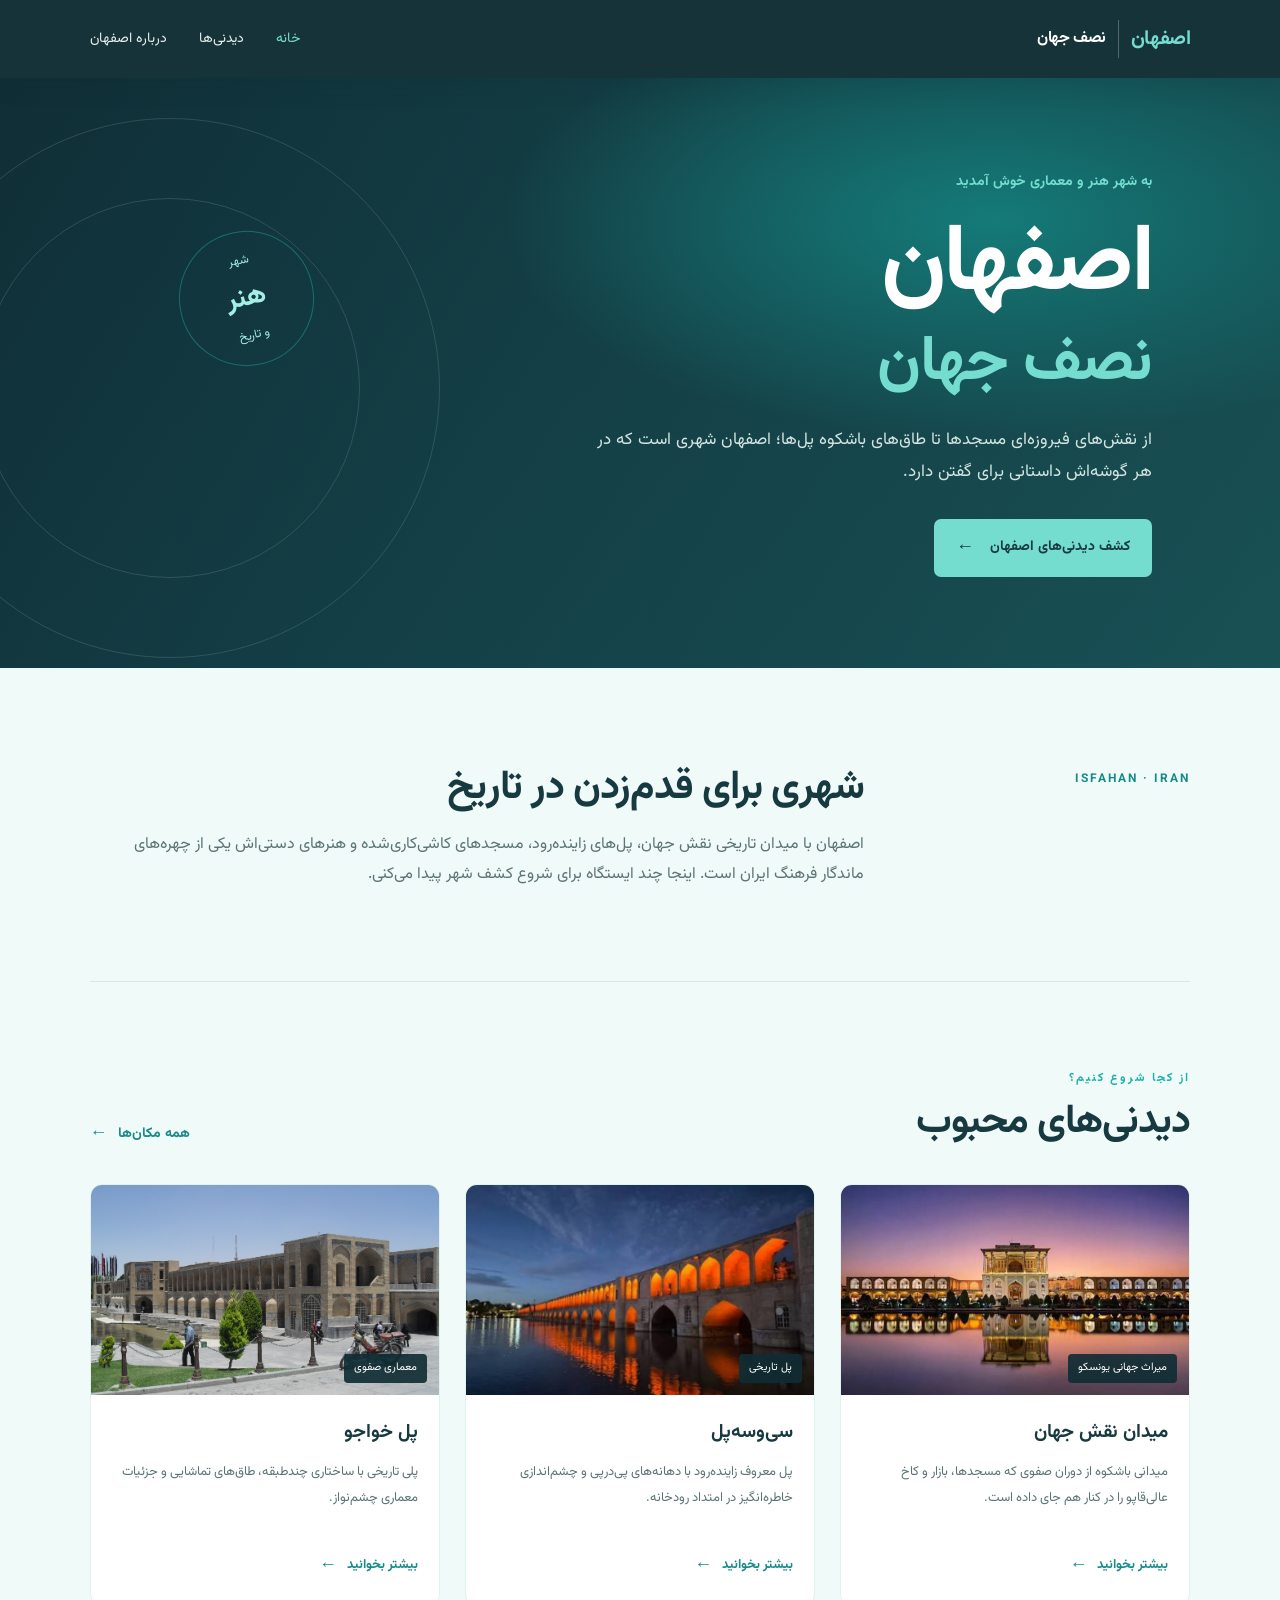
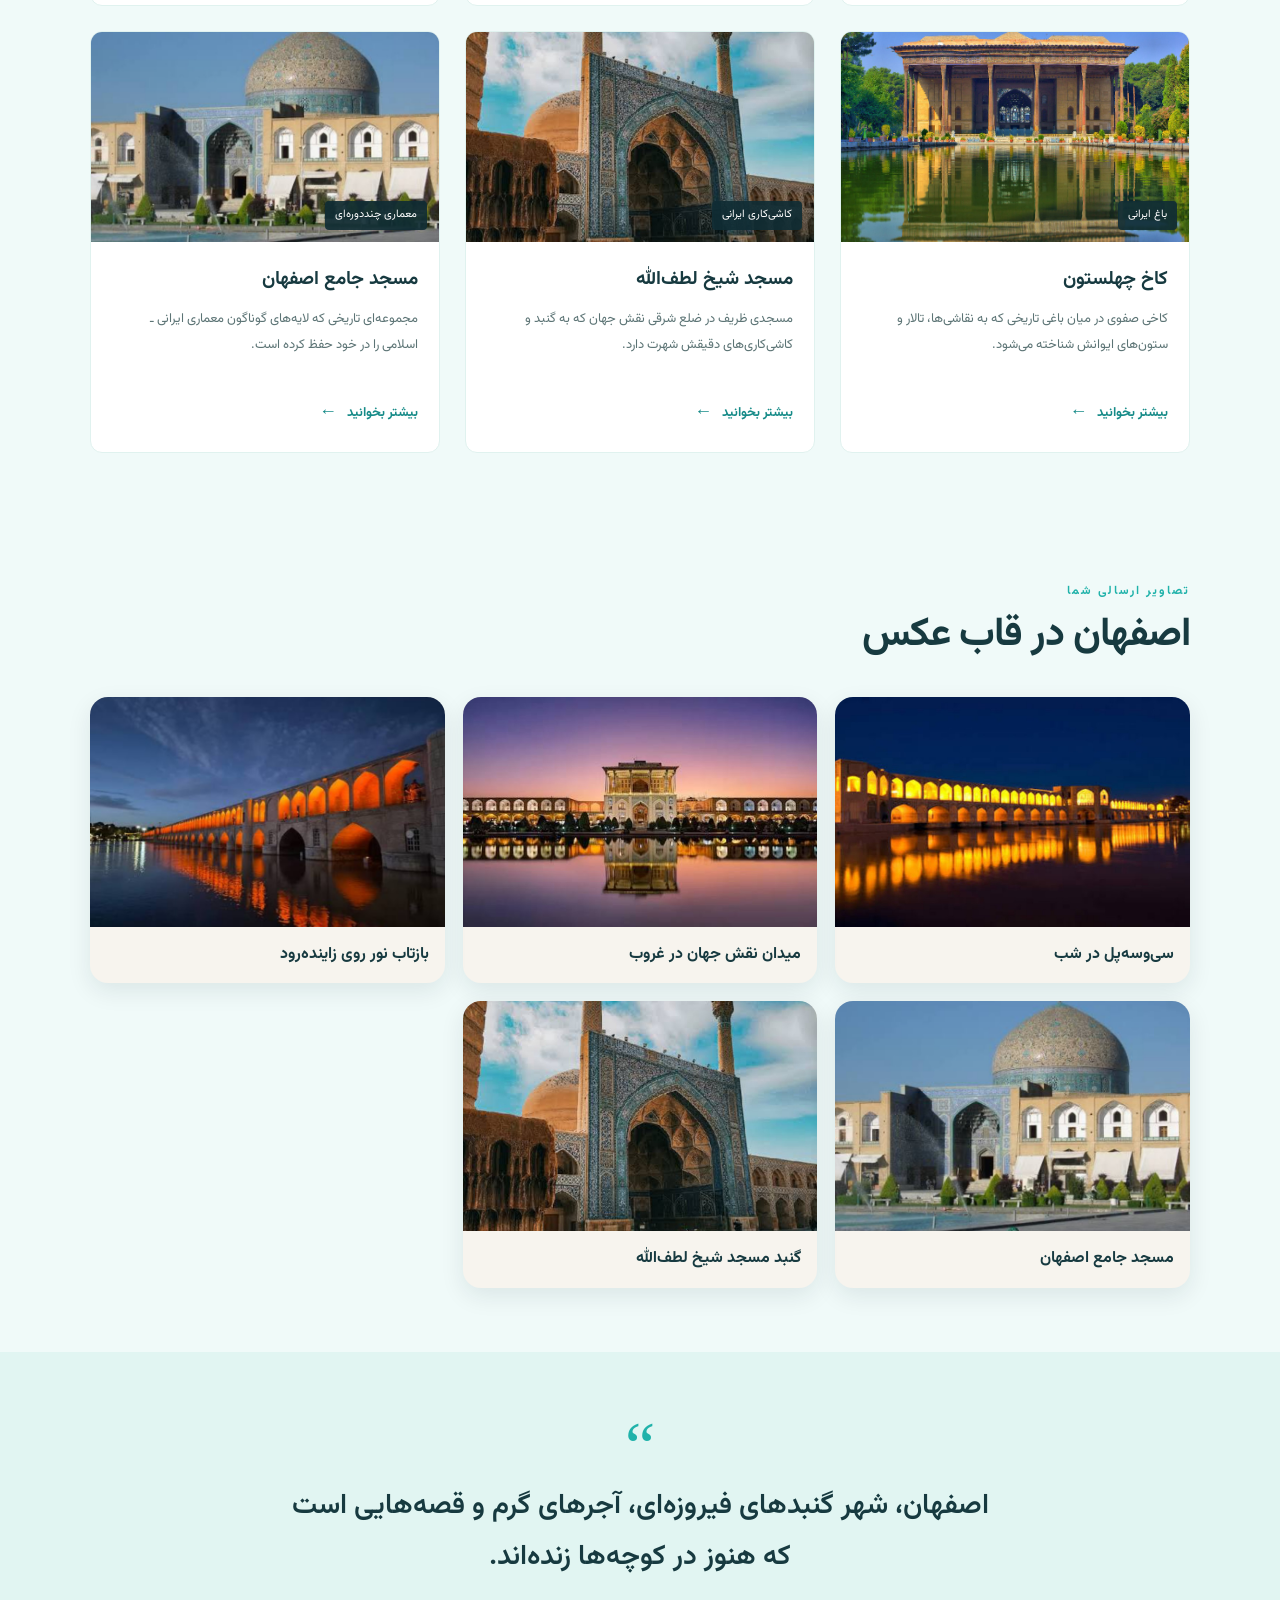
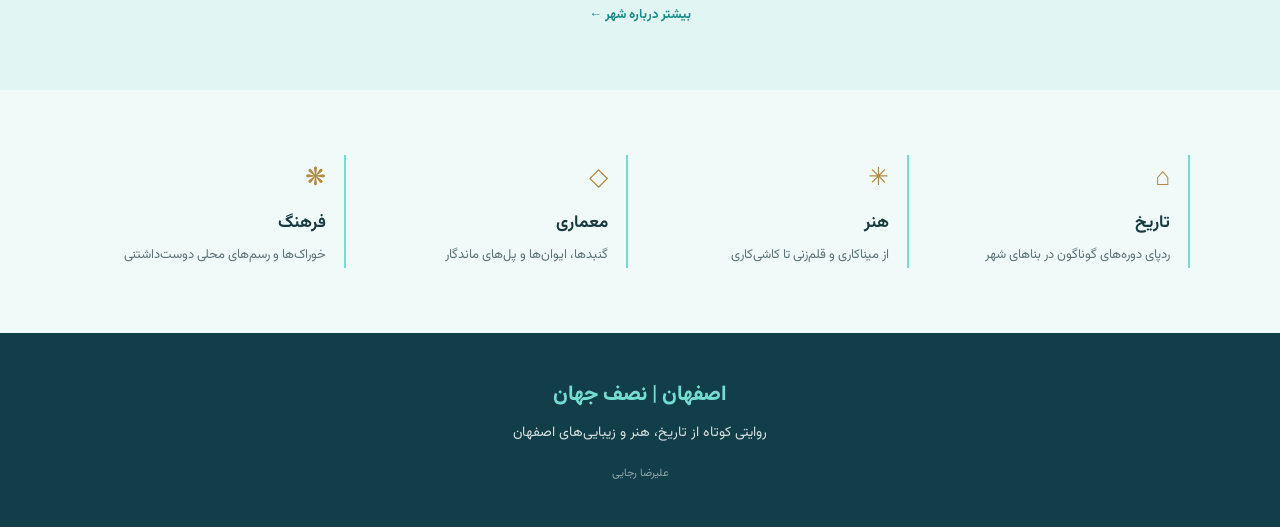
==== index.html @ fdfdd525 "git commit -m "Initial commit - Isfahan website"" ====
<!doctype html><html lang="fa" dir="rtl"><head><meta charset="utf-8"><meta name="viewport" content="width=device-width, initial-scale=1"><meta name="theme-color" content="#123b42"><link rel="stylesheet" href="style.css"><title>اصفهان | نصف جهان</title><meta name="description" content="آشنایی با جاهای دیدنی، تاریخ و معماری اصفهان؛ نصف جهان ایران."></head><body><header class="site-header"><a class="brand" href="index.html"><span class="brand-mark">اصفهان</span><span>نصف جهان</span></a><button class="menu-toggle" aria-label="باز کردن منو" aria-expanded="false">☰</button><nav class="main-nav"><a href="index.html">خانه</a><a href="places.html">دیدنی‌ها</a><a href="about.html">درباره اصفهان</a></nav></header><main><section class="hero" id="home"><div class="hero-shape shape-one"></div><div class="hero-shape shape-two"></div><div class="hero-content"><p class="eyebrow">به شهر هنر و معماری خوش آمدید</p><h1>اصفهان <span>نصف جهان</span></h1><p class="hero-description">از نقش‌های فیروزه‌ای مسجدها تا طاق‌های باشکوه پل‌ها؛ اصفهان شهری است که در هر گوشه‌اش داستانی برای گفتن دارد.</p><a class="button button-gold" href="places.html">کشف دیدنی‌های اصفهان <span>←</span></a></div><div class="hero-stamp"><span>شهر</span><strong>هنر</strong><span>و تاریخ</span></div></section><section class="intro section-wrap"><div class="intro-kicker">ISFAHAN · IRAN</div><div><h2>شهری برای قدم‌زدن در تاریخ</h2><p>اصفهان با میدان تاریخی نقش جهان، پل‌های زاینده‌رود، مسجدهای کاشی‌کاری‌شده و هنرهای دستی‌اش یکی از چهره‌های ماندگار فرهنگ ایران است. اینجا چند ایستگاه برای شروع کشف شهر پیدا می‌کنی.</p></div></section><section class="places-section section-wrap" id="places"><div class="section-heading"><div><p class="eyebrow">از کجا شروع کنیم؟</p><h2>دیدنی‌های محبوب</h2></div><a class="text-link" href="places.html">همه مکان‌ها <span>←</span></a></div><div class="place-grid"><article class="place-card"><a class="place-image" href="naqshe-jahan.html"><img src="images/naqshe-jahan-dusk.jpg" alt="میدان نقش جهان" loading="lazy"><span>میراث جهانی یونسکو</span></a><div class="place-card-body"><h3><a href="naqshe-jahan.html">میدان نقش جهان</a></h3><p>میدانی باشکوه از دوران صفوی که مسجدها، بازار و کاخ عالی‌قاپو را در کنار هم جای داده است.</p><a class="text-link" href="naqshe-jahan.html">بیشتر بخوانید <span>←</span></a></div></article><article class="place-card"><a class="place-image" href="se-o-se-pol.html"><img src="images/se-o-se-pol-night.jpg" alt="سی‌وسه‌پل" loading="lazy"><span>پل تاریخی</span></a><div class="place-card-body"><h3><a href="se-o-se-pol.html">سی‌وسه‌پل</a></h3><p>پل معروف زاینده‌رود با دهانه‌های پی‌درپی و چشم‌اندازی خاطره‌انگیز در امتداد رودخانه.</p><a class="text-link" href="se-o-se-pol.html">بیشتر بخوانید <span>←</span></a></div></article><article class="place-card"><a class="place-image" href="khajoo.html"><img src="images/khajoo.jpg" alt="پل خواجو" loading="lazy"><span>معماری صفوی</span></a><div class="place-card-body"><h3><a href="khajoo.html">پل خواجو</a></h3><p>پلی تاریخی با ساختاری چندطبقه، طاق‌های تماشایی و جزئیات معماری چشم‌نواز.</p><a class="text-link" href="khajoo.html">بیشتر بخوانید <span>←</span></a></div></article><article class="place-card"><a class="place-image" href="chehel-sotoun.html"><img src="images/chehel-sotoun.jpg" alt="کاخ چهلستون" loading="lazy"><span>باغ ایرانی</span></a><div class="place-card-body"><h3><a href="chehel-sotoun.html">کاخ چهلستون</a></h3><p>کاخی صفوی در میان باغی تاریخی که به نقاشی‌ها، تالار و ستون‌های ایوانش شناخته می‌شود.</p><a class="text-link" href="chehel-sotoun.html">بیشتر بخوانید <span>←</span></a></div></article><article class="place-card"><a class="place-image" href="sheikh-lotfollah.html"><img src="images/sheikh-lotfollah.jpg" alt="مسجد شیخ لطف‌الله" loading="lazy"><span>کاشی‌کاری ایرانی</span></a><div class="place-card-body"><h3><a href="sheikh-lotfollah.html">مسجد شیخ لطف‌الله</a></h3><p>مسجدی ظریف در ضلع شرقی نقش جهان که به گنبد و کاشی‌کاری‌های دقیقش شهرت دارد.</p><a class="text-link" href="sheikh-lotfollah.html">بیشتر بخوانید <span>←</span></a></div></article><article class="place-card"><a class="place-image" href="jame-mosque.html"><img src="images/jame-mosque.jpg" alt="مسجد جامع اصفهان" loading="lazy"><span>معماری چنددوره‌ای</span></a><div class="place-card-body"><h3><a href="jame-mosque.html">مسجد جامع اصفهان</a></h3><p>مجموعه‌ای تاریخی که لایه‌های گوناگون معماری ایرانی ـ اسلامی را در خود حفظ کرده است.</p><a class="text-link" href="jame-mosque.html">بیشتر بخوانید <span>←</span></a></div></article></div></section><section class="photo-gallery section-wrap"><div class="section-heading"><div><p class="eyebrow">تصاویر ارسالی شما</p><h2>اصفهان در قاب عکس</h2></div></div><div class="gallery-grid"><figure><img src="images/se-o-se-pol-evening.jpg" alt="سی‌وسه‌پل در شب با نورهای طلایی" loading="lazy"><figcaption>سی‌وسه‌پل در شب</figcaption></figure><figure><img src="images/naqshe-jahan-dusk.jpg" alt="میدان نقش جهان هنگام غروب" loading="lazy"><figcaption>میدان نقش جهان در غروب</figcaption></figure><figure><img src="images/se-o-se-pol-night.jpg" alt="بازتاب نورهای سی‌وسه‌پل روی آب" loading="lazy"><figcaption>بازتاب نور روی زاینده‌رود</figcaption></figure><figure><img src="images/jame-mosque.jpg" alt="ورودی مسجد جامع اصفهان" loading="lazy"><figcaption>مسجد جامع اصفهان</figcaption></figure><figure><img src="images/sheikh-lotfollah.jpg" alt="گنبد مسجد شیخ لطف‌الله" loading="lazy"><figcaption>گنبد مسجد شیخ لطف‌الله</figcaption></figure></div></section><section class="quote-band"><span class="quote-mark">“</span><p>اصفهان، شهر گنبدهای فیروزه‌ای، آجرهای گرم و قصه‌هایی است که هنوز در کوچه‌ها زنده‌اند.</p><a href="about.html">بیشتر درباره شهر <span>←</span></a></section><section class="mini-features section-wrap"><div><span>⌂</span><h3>تاریخ</h3><p>ردپای دوره‌های گوناگون در بناهای شهر</p></div><div><span>✳</span><h3>هنر</h3><p>از میناکاری و قلم‌زنی تا کاشی‌کاری</p></div><div><span>◇</span><h3>معماری</h3><p>گنبدها، ایوان‌ها و پل‌های ماندگار</p></div><div><span>❋</span><h3>فرهنگ</h3><p>خوراک‌ها و رسم‌های محلی دوست‌داشتنی</p></div></section></main><footer class="site-footer"><a class="footer-brand" href="index.html">اصفهان | نصف جهان</a><p>روایتی کوتاه از تاریخ، هنر و زیبایی‌های اصفهان</p><span>علیرضا رجایی</span></footer><script src="script.js"></script></body></html>
---- style.css ----
@import url('https://fonts.googleapis.com/css2?family=Vazirmatn:wght@300;400;500;600;700;800&display=swap');
:root{--ink:#173a40;--deep:#123e4a;--teal:#20b2aa;--gold:#75dcd0;--cream:#f0faf9;--muted:#5c7475;--white:#fff;--line:#d5eae7;--shadow:0 18px 48px rgba(18,62,74,.11)}
*{box-sizing:border-box;margin:0;padding:0}html{scroll-behavior:smooth;scroll-padding-top:90px}body{font-family:'Vazirmatn',Tahoma,Arial,sans-serif;background:var(--cream);color:var(--ink);line-height:1.9}a{color:inherit;text-decoration:none}img{display:block;max-width:100%}.site-header{height:78px;padding:0 clamp(20px,7vw,100px);display:flex;align-items:center;justify-content:space-between;background:rgba(16,45,52,.97);color:#fff;position:sticky;top:0;z-index:20;box-shadow:0 5px 24px #0b2a3020}.brand{display:flex;align-items:center;gap:12px;font-weight:700;letter-spacing:-.4px}.brand-mark{font-size:20px;color:var(--gold);border-left:1px solid #ffffff40;padding-left:12px}.main-nav{display:flex;align-items:center;gap:32px}.main-nav a{font-size:14px;color:#e6eeee;transition:color .2s}.main-nav a:hover,.main-nav a.active{color:var(--gold)}.menu-toggle{display:none;border:1px solid #ffffff55;background:transparent;color:#fff;border-radius:10px;padding:7px 12px;font-size:20px;cursor:pointer}.hero{min-height:590px;position:relative;overflow:hidden;display:flex;align-items:center;padding:80px clamp(24px,10vw,150px);background:radial-gradient(ellipse at 78% 24%,#168b88 0,transparent 35%),linear-gradient(120deg,#102e36,#174c53 70%,#1c5c61);color:white}.hero:after{content:'';position:absolute;inset:0;background:linear-gradient(90deg,transparent,#0b252533);pointer-events:none}.hero-content{max-width:660px;position:relative;z-index:2}.eyebrow{font-size:12px;font-weight:700;letter-spacing:2px;color:#20b2aa;margin-bottom:12px}.hero .eyebrow{color:var(--gold);font-size:14px;letter-spacing:0}.hero h1{font-size:clamp(54px,8vw,94px);line-height:1.25;letter-spacing:-3px;margin:8px 0 20px}.hero h1 span{display:block;color:var(--gold);font-size:.67em;letter-spacing:-1px}.hero-description{max-width:560px;color:#d5e4e2;font-size:17px;margin-bottom:30px}.hero-shape{position:absolute;border:1px solid #ffffff22;border-radius:50%;pointer-events:none}.shape-one{width:540px;height:540px;left:-100px;top:40px}.shape-two{width:380px;height:380px;left:-20px;top:120px}.hero-stamp{position:absolute;left:14%;top:26%;width:135px;height:135px;border:1px solid #20b2aa70;border-radius:50%;display:flex;flex-direction:column;align-items:center;justify-content:center;transform:rotate(-12deg);color:#a5eee5;z-index:1}.hero-stamp strong{font-size:28px}.hero-stamp span{font-size:12px}.button{display:inline-flex;align-items:center;gap:16px;padding:12px 22px;border-radius:7px;font-weight:700;font-size:14px;transition:transform .2s,box-shadow .2s}.button:hover{transform:translateY(-3px);box-shadow:0 10px 25px #0002}.button-gold{background:var(--gold);color:#173a40}.button-dark{background:var(--ink);color:#fff}.section-wrap{width:min(1160px,86%);margin-inline:auto}.intro{display:grid;grid-template-columns:.7fr 2fr;gap:55px;padding-block:90px;border-bottom:1px solid var(--line)}.intro-kicker{font-size:12px;font-weight:700;letter-spacing:2px;color:#168b88;padding-top:10px}.intro h2,.section-heading h2,.about-copy h2{font-size:clamp(27px,4vw,40px);line-height:1.5;margin-bottom:12px;letter-spacing:-1px}.intro p{color:var(--muted);max-width:800px}.places-section{padding-block:85px}.section-heading{display:flex;justify-content:space-between;align-items:end;margin-bottom:32px}.section-heading .eyebrow{margin-bottom:0}.section-heading h2{margin:2px 0 0}.text-link{display:inline-flex;gap:10px;align-items:center;color:#168b88;font-size:14px;font-weight:700;white-space:nowrap}.text-link span,.button span{font-size:18px;transition:transform .2s}.text-link:hover span,.button:hover span{transform:translateX(-4px)}.place-grid{display:grid;grid-template-columns:repeat(3,minmax(0,1fr));gap:25px}.place-card{background:#fff;border:1px solid #e0f2ef;border-radius:12px;overflow:hidden;transition:transform .25s,box-shadow .25s}.place-card:hover{transform:translateY(-6px);box-shadow:var(--shadow)}.place-image{height:210px;position:relative;display:block;overflow:hidden;background:#d8eeeb}.place-image img{width:100%;height:100%;object-fit:cover;transition:transform .5s}.place-card:hover .place-image img{transform:scale(1.045)}.place-image>span{position:absolute;bottom:12px;right:12px;background:#102d34e8;color:#fff;padding:4px 10px;border-radius:4px;font-size:11px}.place-card-body{padding:20px 21px 22px}.place-card h3{font-size:19px;margin-bottom:8px}.place-card p{font-size:13px;color:var(--muted);min-height:75px;line-height:2}.place-card .text-link{margin-top:15px;font-size:13px}.quote-band{padding:60px 20px;text-align:center;background:#e1f5f2;color:var(--ink)}.quote-mark{font-family:Georgia,serif;font-size:68px;line-height:1;color:#20b2aa}.quote-band p{max-width:720px;margin:0 auto 18px;font-size:clamp(20px,3vw,28px);font-weight:600;line-height:1.8}.quote-band>a{font-size:13px;font-weight:700;color:#168b88}.mini-features{display:grid;grid-template-columns:repeat(4,1fr);gap:25px;padding-block:65px}.mini-features>div{border-right:2px solid #75dcd0;padding-right:18px}.mini-features>div>span{font-size:25px;color:#b38a43}.mini-features h3{font-size:17px;margin:4px 0}.mini-features p{font-size:13px;color:var(--muted)}.site-footer{padding:42px 20px;background:var(--deep);color:#d5e0de;text-align:center}.footer-brand{display:inline-block;font-size:21px;font-weight:800;color:var(--gold);margin-bottom:5px}.site-footer p{font-size:14px}.site-footer>span{display:block;color:#91aaa9;font-size:11px;margin-top:18px}.page-hero{padding:80px 20px 75px;text-align:center;background:linear-gradient(125deg,#102e36,#1c5c61);color:white}.page-hero .eyebrow{color:var(--gold)}.page-hero h1{font-size:clamp(34px,6vw,55px);line-height:1.5;margin-bottom:8px}.page-hero>p:last-child{color:#d0dfdd}.listing{padding-top:55px;padding-bottom:95px}.about-layout{display:grid;grid-template-columns:.85fr 1.15fr;gap:65px;align-items:center;padding-block:90px}.about-art{min-height:420px;border-radius:14px;background:linear-gradient(145deg,#bdebe5,#80cfc7);padding:22px;display:flex;align-items:center;justify-content:center;position:relative;overflow:hidden}.about-art:before,.about-art:after{content:'';position:absolute;border:1px solid #fff9;border-radius:50%;width:350px;height:350px}.about-art:after{width:250px;height:250px}.about-art-inner{z-index:1;background:#173f46;color:white;width:78%;min-height:260px;display:flex;flex-direction:column;align-items:center;justify-content:center;box-shadow:15px 15px 0 #173f4625;transform:rotate(-3deg);border-radius:5px}.about-art-inner span{font-size:19px;color:var(--gold)}.about-art-inner strong{font-size:35px}.about-art-inner small{margin-top:15px;color:#d3e2dc;letter-spacing:2px}.about-copy>p:not(.eyebrow),.about-copy li{color:var(--muted);font-size:14px;margin-bottom:13px}.about-copy h3{margin:22px 0 8px}.about-copy ul{padding-right:22px;margin-bottom:25px}.about-copy li::marker{color:#20b2aa}.detail-hero{height:430px;position:relative;overflow:hidden;background:#143c43}.detail-hero>img{width:100%;height:100%;object-fit:cover;opacity:1}.detail-overlay{position:absolute;inset:0;background:linear-gradient(0deg,#102d34eF,transparent 100%);color:white;padding:35px max(7%,calc((100% - 1160px)/2));display:flex;flex-direction:column;justify-content:end;align-items:flex-start}.back-link{font-size:13px;color:#a5eee5;margin-bottom:auto}.detail-overlay .eyebrow{color:var(--gold);margin-bottom:4px}.detail-overlay h1{font-size:clamp(36px,6vw,58px);line-height:1.5}.detail-overlay>p:last-child{color:#d7e4e1;font-size:14px;direction:ltr}.detail-content{display:grid;grid-template-columns:2fr 1fr;gap:55px;padding-block:75px 100px}.detail-main h2{font-size:32px;margin-bottom:16px}.detail-main>p{color:var(--muted);margin-bottom:17px}.tip-box{margin:28px 0;padding:20px 23px;background:#e1f5f2;border-right:3px solid #20b2aa;border-radius:5px}.tip-box strong{display:block;margin-bottom:5px}.tip-box p{font-size:14px;color:#5c6b6b}.detail-aside{align-self:start;background:white;border:1px solid var(--line);padding:25px;border-radius:10px;text-align:center}.aside-icon{font-size:40px}.detail-aside h3{margin-top:8px}.detail-aside>p{font-size:13px;color:var(--muted)}.detail-aside hr{border:0;border-top:1px solid var(--line);margin:18px 0}.detail-aside>p:last-child{line-height:2}.menu-open{display:flex!important}
@media(max-width:900px){.place-grid{grid-template-columns:repeat(2,minmax(0,1fr))}.hero-stamp{left:7%;top:15%;width:105px;height:105px}.intro{gap:25px}.about-layout{gap:35px}.mini-features{grid-template-columns:repeat(2,1fr)}}
@media(max-width:650px){.site-header{height:68px;padding-inline:18px}.menu-toggle{display:block}.main-nav{display:none;position:absolute;top:68px;right:0;left:0;padding:16px 22px 22px;background:#102d34;flex-direction:column;align-items:stretch;gap:0;box-shadow:0 12px 20px #0002}.main-nav a{padding:10px 0;border-bottom:1px solid #ffffff18}.main-nav a:last-child{border-bottom:0}.hero{min-height:580px;padding:85px 24px 70px}.hero h1{font-size:58px;letter-spacing:-2px}.hero-description{font-size:15px}.hero-stamp{width:82px;height:82px;left:7%;top:7%;opacity:.8}.hero-stamp strong{font-size:20px}.hero-stamp span{font-size:10px}.section-wrap{width:90%}.intro{grid-template-columns:1fr;gap:8px;padding-block:55px}.places-section{padding-block:60px}.section-heading{align-items:start;gap:20px}.section-heading h2{font-size:29px}.place-grid{grid-template-columns:1fr;gap:18px}.place-image{height:220px}.place-card p{min-height:0}.mini-features{gap:22px 14px;padding-block:45px}.mini-features>div{padding-right:12px}.quote-band{padding:45px 24px}.page-hero{padding:60px 20px}.about-layout{grid-template-columns:1fr;padding-block:45px;gap:35px}.about-art{min-height:300px}.detail-hero{height:370px}.detail-overlay{padding:25px 6%}.detail-content{grid-template-columns:1fr;gap:28px;padding-block:45px 65px}.detail-main h2{font-size:28px}.detail-aside{order:-1}.site-footer{padding:35px 20px}}
@media(prefers-reduced-motion:reduce){html{scroll-behavior:auto}*,*:before,*:after{transition:none!important}}


/* Gallery using the photos supplied for this project */
.photo-gallery{padding-top:42px;padding-bottom:64px}.gallery-grid{display:grid;grid-template-columns:repeat(3,minmax(0,1fr));gap:18px}.gallery-grid figure{margin:0;overflow:hidden;border-radius:18px;background:var(--paper,#f7f4ee);box-shadow:0 8px 24px rgba(15,35,40,.09)}.gallery-grid img{display:block;width:100%;height:230px;object-fit:cover;transition:transform .35s ease}.gallery-grid figure:hover img{transform:scale(1.04)}.gallery-grid figcaption{padding:13px 16px;font-weight:700;color:var(--ink,#173c40)}.place-image img,.detail-hero>img{object-fit:cover}@media(max-width:760px){.gallery-grid{grid-template-columns:repeat(2,minmax(0,1fr));gap:12px}.gallery-grid img{height:170px}}@media(max-width:440px){.gallery-grid{grid-template-columns:1fr}.gallery-grid img{height:220px}}
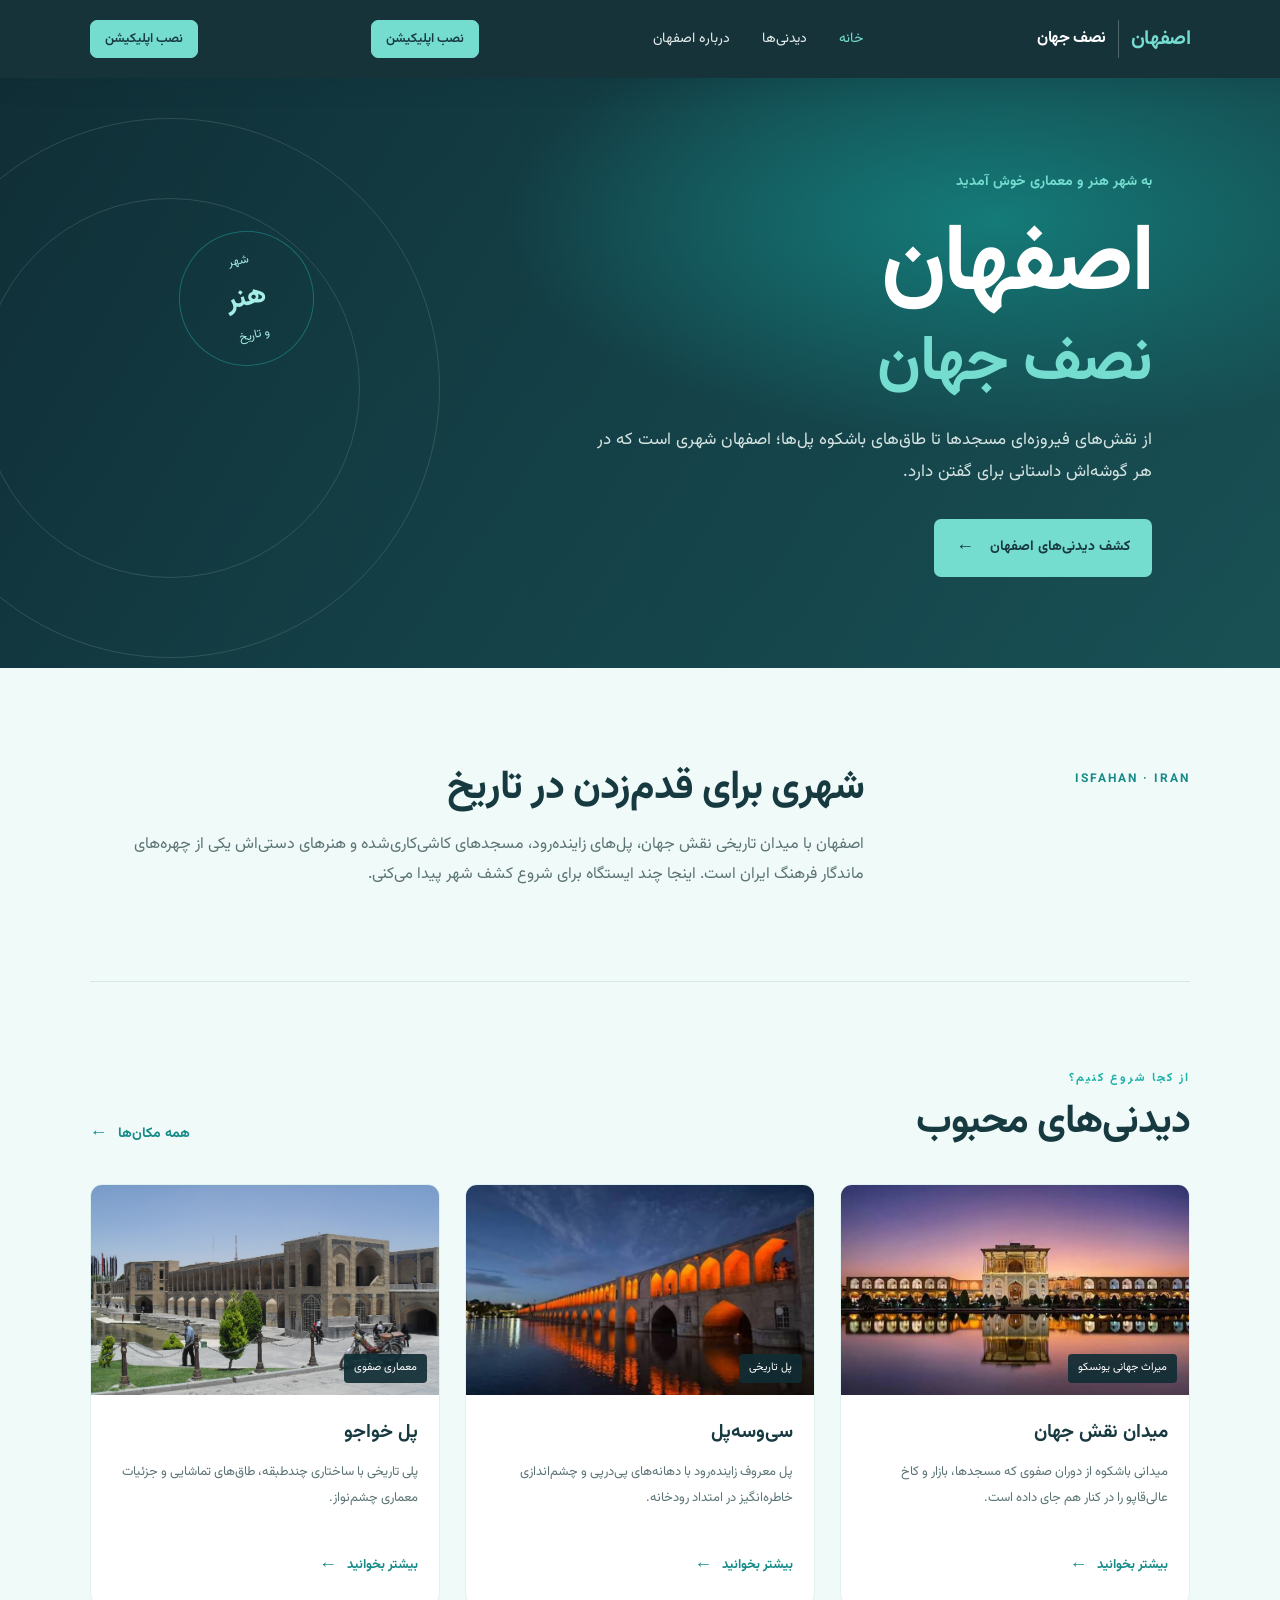
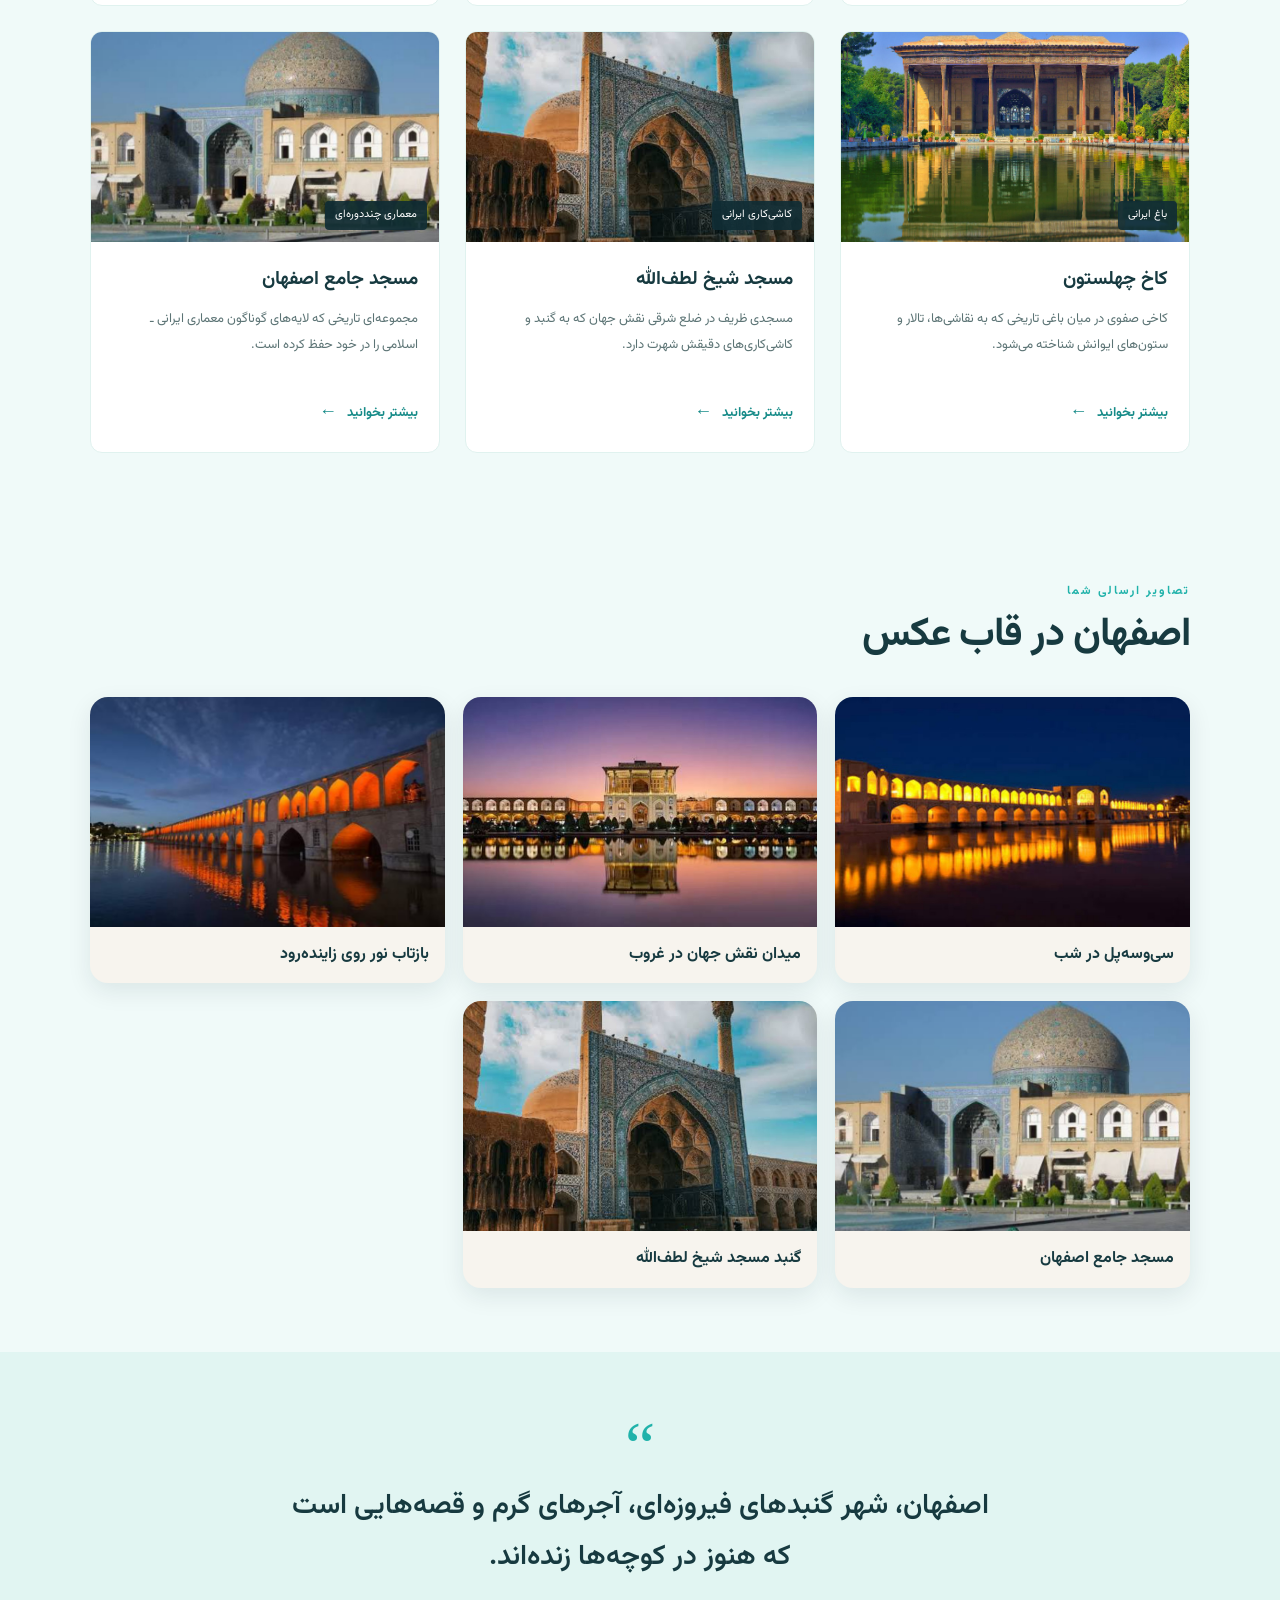
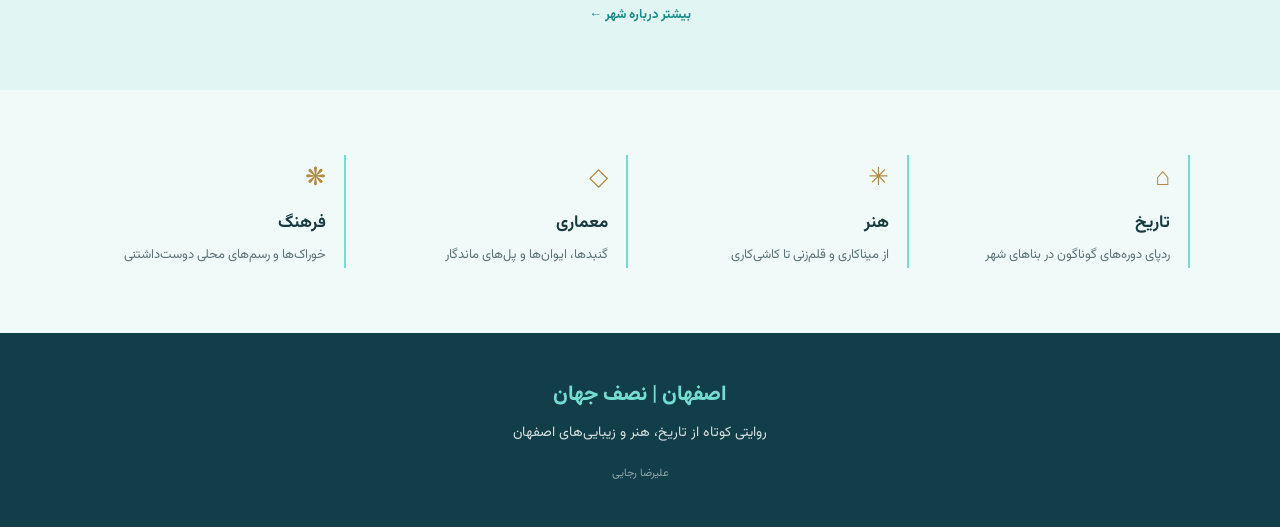
==== commit 3cdec56e: "Add visible install button to site header" ====
--- a/index.html
+++ b/index.html
@@ -1 +1,8 @@
-<!doctype html><html lang="fa" dir="rtl"><head><meta charset="utf-8"><meta name="viewport" content="width=device-width, initial-scale=1"><meta name="theme-color" content="#123b42"><link rel="stylesheet" href="style.css"><title>اصفهان | نصف جهان</title><meta name="description" content="آشنایی با جاهای دیدنی، تاریخ و معماری اصفهان؛ نصف جهان ایران."></head><body><header class="site-header"><a class="brand" href="index.html"><span class="brand-mark">اصفهان</span><span>نصف جهان</span></a><button class="menu-toggle" aria-label="باز کردن منو" aria-expanded="false">☰</button><nav class="main-nav"><a href="index.html">خانه</a><a href="places.html">دیدنی‌ها</a><a href="about.html">درباره اصفهان</a></nav></header><main><section class="hero" id="home"><div class="hero-shape shape-one"></div><div class="hero-shape shape-two"></div><div class="hero-content"><p class="eyebrow">به شهر هنر و معماری خوش آمدید</p><h1>اصفهان <span>نصف جهان</span></h1><p class="hero-description">از نقش‌های فیروزه‌ای مسجدها تا طاق‌های باشکوه پل‌ها؛ اصفهان شهری است که در هر گوشه‌اش داستانی برای گفتن دارد.</p><a class="button button-gold" href="places.html">کشف دیدنی‌های اصفهان <span>←</span></a></div><div class="hero-stamp"><span>شهر</span><strong>هنر</strong><span>و تاریخ</span></div></section><section class="intro section-wrap"><div class="intro-kicker">ISFAHAN · IRAN</div><div><h2>شهری برای قدم‌زدن در تاریخ</h2><p>اصفهان با میدان تاریخی نقش جهان، پل‌های زاینده‌رود، مسجدهای کاشی‌کاری‌شده و هنرهای دستی‌اش یکی از چهره‌های ماندگار فرهنگ ایران است. اینجا چند ایستگاه برای شروع کشف شهر پیدا می‌کنی.</p></div></section><section class="places-section section-wrap" id="places"><div class="section-heading"><div><p class="eyebrow">از کجا شروع کنیم؟</p><h2>دیدنی‌های محبوب</h2></div><a class="text-link" href="places.html">همه مکان‌ها <span>←</span></a></div><div class="place-grid"><article class="place-card"><a class="place-image" href="naqshe-jahan.html"><img src="images/naqshe-jahan-dusk.jpg" alt="میدان نقش جهان" loading="lazy"><span>میراث جهانی یونسکو</span></a><div class="place-card-body"><h3><a href="naqshe-jahan.html">میدان نقش جهان</a></h3><p>میدانی باشکوه از دوران صفوی که مسجدها، بازار و کاخ عالی‌قاپو را در کنار هم جای داده است.</p><a class="text-link" href="naqshe-jahan.html">بیشتر بخوانید <span>←</span></a></div></article><article class="place-card"><a class="place-image" href="se-o-se-pol.html"><img src="images/se-o-se-pol-night.jpg" alt="سی‌وسه‌پل" loading="lazy"><span>پل تاریخی</span></a><div class="place-card-body"><h3><a href="se-o-se-pol.html">سی‌وسه‌پل</a></h3><p>پل معروف زاینده‌رود با دهانه‌های پی‌درپی و چشم‌اندازی خاطره‌انگیز در امتداد رودخانه.</p><a class="text-link" href="se-o-se-pol.html">بیشتر بخوانید <span>←</span></a></div></article><article class="place-card"><a class="place-image" href="khajoo.html"><img src="images/khajoo.jpg" alt="پل خواجو" loading="lazy"><span>معماری صفوی</span></a><div class="place-card-body"><h3><a href="khajoo.html">پل خواجو</a></h3><p>پلی تاریخی با ساختاری چندطبقه، طاق‌های تماشایی و جزئیات معماری چشم‌نواز.</p><a class="text-link" href="khajoo.html">بیشتر بخوانید <span>←</span></a></div></article><article class="place-card"><a class="place-image" href="chehel-sotoun.html"><img src="images/chehel-sotoun.jpg" alt="کاخ چهلستون" loading="lazy"><span>باغ ایرانی</span></a><div class="place-card-body"><h3><a href="chehel-sotoun.html">کاخ چهلستون</a></h3><p>کاخی صفوی در میان باغی تاریخی که به نقاشی‌ها، تالار و ستون‌های ایوانش شناخته می‌شود.</p><a class="text-link" href="chehel-sotoun.html">بیشتر بخوانید <span>←</span></a></div></article><article class="place-card"><a class="place-image" href="sheikh-lotfollah.html"><img src="images/sheikh-lotfollah.jpg" alt="مسجد شیخ لطف‌الله" loading="lazy"><span>کاشی‌کاری ایرانی</span></a><div class="place-card-body"><h3><a href="sheikh-lotfollah.html">مسجد شیخ لطف‌الله</a></h3><p>مسجدی ظریف در ضلع شرقی نقش جهان که به گنبد و کاشی‌کاری‌های دقیقش شهرت دارد.</p><a class="text-link" href="sheikh-lotfollah.html">بیشتر بخوانید <span>←</span></a></div></article><article class="place-card"><a class="place-image" href="jame-mosque.html"><img src="images/jame-mosque.jpg" alt="مسجد جامع اصفهان" loading="lazy"><span>معماری چنددوره‌ای</span></a><div class="place-card-body"><h3><a href="jame-mosque.html">مسجد جامع اصفهان</a></h3><p>مجموعه‌ای تاریخی که لایه‌های گوناگون معماری ایرانی ـ اسلامی را در خود حفظ کرده است.</p><a class="text-link" href="jame-mosque.html">بیشتر بخوانید <span>←</span></a></div></article></div></section><section class="photo-gallery section-wrap"><div class="section-heading"><div><p class="eyebrow">تصاویر ارسالی شما</p><h2>اصفهان در قاب عکس</h2></div></div><div class="gallery-grid"><figure><img src="images/se-o-se-pol-evening.jpg" alt="سی‌وسه‌پل در شب با نورهای طلایی" loading="lazy"><figcaption>سی‌وسه‌پل در شب</figcaption></figure><figure><img src="images/naqshe-jahan-dusk.jpg" alt="میدان نقش جهان هنگام غروب" loading="lazy"><figcaption>میدان نقش جهان در غروب</figcaption></figure><figure><img src="images/se-o-se-pol-night.jpg" alt="بازتاب نورهای سی‌وسه‌پل روی آب" loading="lazy"><figcaption>بازتاب نور روی زاینده‌رود</figcaption></figure><figure><img src="images/jame-mosque.jpg" alt="ورودی مسجد جامع اصفهان" loading="lazy"><figcaption>مسجد جامع اصفهان</figcaption></figure><figure><img src="images/sheikh-lotfollah.jpg" alt="گنبد مسجد شیخ لطف‌الله" loading="lazy"><figcaption>گنبد مسجد شیخ لطف‌الله</figcaption></figure></div></section><section class="quote-band"><span class="quote-mark">“</span><p>اصفهان، شهر گنبدهای فیروزه‌ای، آجرهای گرم و قصه‌هایی است که هنوز در کوچه‌ها زنده‌اند.</p><a href="about.html">بیشتر درباره شهر <span>←</span></a></section><section class="mini-features section-wrap"><div><span>⌂</span><h3>تاریخ</h3><p>ردپای دوره‌های گوناگون در بناهای شهر</p></div><div><span>✳</span><h3>هنر</h3><p>از میناکاری و قلم‌زنی تا کاشی‌کاری</p></div><div><span>◇</span><h3>معماری</h3><p>گنبدها، ایوان‌ها و پل‌های ماندگار</p></div><div><span>❋</span><h3>فرهنگ</h3><p>خوراک‌ها و رسم‌های محلی دوست‌داشتنی</p></div></section></main><footer class="site-footer"><a class="footer-brand" href="index.html">اصفهان | نصف جهان</a><p>روایتی کوتاه از تاریخ، هنر و زیبایی‌های اصفهان</p><span>علیرضا رجایی</span></footer><script src="script.js"></script></body></html>+<!doctype html><html lang="fa" dir="rtl"><head><link rel="manifest" href="manifest.webmanifest"><meta charset="utf-8"><meta name="viewport" content="width=device-width, initial-scale=1"><meta name="theme-color" content="#123b42"><link rel="stylesheet" href="style.css"><title>اصفهان | نصف جهان</title><meta name="description" content="آشنایی با جاهای دیدنی، تاریخ و معماری اصفهان؛ نصف جهان ایران."></head><body><header class="site-header"><a class="brand" href="index.html"><span class="brand-mark">اصفهان</span><span>نصف جهان</span></a><button class="menu-toggle" aria-label="باز کردن منو" aria-expanded="false">☰</button><nav class="main-nav"><a href="index.html">خانه</a><a href="places.html">دیدنی‌ها</a><a href="about.html">درباره اصفهان</a></nav><button class="install-app-btn" type="button">نصب اپلیکیشن</button></header><main><section class="hero" id="home"><div class="hero-shape shape-one"></div><div class="hero-shape shape-two"></div><div class="hero-content"><p class="eyebrow">به شهر هنر و معماری خوش آمدید</p><h1>اصفهان <span>نصف جهان</span></h1><p class="hero-description">از نقش‌های فیروزه‌ای مسجدها تا طاق‌های باشکوه پل‌ها؛ اصفهان شهری است که در هر گوشه‌اش داستانی برای گفتن دارد.</p><a class="button button-gold" href="places.html">کشف دیدنی‌های اصفهان <span>←</span></a></div><div class="hero-stamp"><span>شهر</span><strong>هنر</strong><span>و تاریخ</span></div></section><section class="intro section-wrap"><div class="intro-kicker">ISFAHAN · IRAN</div><div><h2>شهری برای قدم‌زدن در تاریخ</h2><p>اصفهان با میدان تاریخی نقش جهان، پل‌های زاینده‌رود، مسجدهای کاشی‌کاری‌شده و هنرهای دستی‌اش یکی از چهره‌های ماندگار فرهنگ ایران است. اینجا چند ایستگاه برای شروع کشف شهر پیدا می‌کنی.</p></div></section><section class="places-section section-wrap" id="places"><div class="section-heading"><div><p class="eyebrow">از کجا شروع کنیم؟</p><h2>دیدنی‌های محبوب</h2></div><a class="text-link" href="places.html">همه مکان‌ها <span>←</span></a></div><div class="place-grid"><article class="place-card"><a class="place-image" href="naqshe-jahan.html"><img src="images/naqshe-jahan-dusk.jpg" alt="میدان نقش جهان" loading="lazy"><span>میراث جهانی یونسکو</span></a><div class="place-card-body"><h3><a href="naqshe-jahan.html">میدان نقش جهان</a></h3><p>میدانی باشکوه از دوران صفوی که مسجدها، بازار و کاخ عالی‌قاپو را در کنار هم جای داده است.</p><a class="text-link" href="naqshe-jahan.html">بیشتر بخوانید <span>←</span></a></div></article><article class="place-card"><a class="place-image" href="se-o-se-pol.html"><img src="images/se-o-se-pol-night.jpg" alt="سی‌وسه‌پل" loading="lazy"><span>پل تاریخی</span></a><div class="place-card-body"><h3><a href="se-o-se-pol.html">سی‌وسه‌پل</a></h3><p>پل معروف زاینده‌رود با دهانه‌های پی‌درپی و چشم‌اندازی خاطره‌انگیز در امتداد رودخانه.</p><a class="text-link" href="se-o-se-pol.html">بیشتر بخوانید <span>←</span></a></div></article><article class="place-card"><a class="place-image" href="khajoo.html"><img src="images/khajoo.jpg" alt="پل خواجو" loading="lazy"><span>معماری صفوی</span></a><div class="place-card-body"><h3><a href="khajoo.html">پل خواجو</a></h3><p>پلی تاریخی با ساختاری چندطبقه، طاق‌های تماشایی و جزئیات معماری چشم‌نواز.</p><a class="text-link" href="khajoo.html">بیشتر بخوانید <span>←</span></a></div></article><article class="place-card"><a class="place-image" href="chehel-sotoun.html"><img src="images/chehel-sotoun.jpg" alt="کاخ چهلستون" loading="lazy"><span>باغ ایرانی</span></a><div class="place-card-body"><h3><a href="chehel-sotoun.html">کاخ چهلستون</a></h3><p>کاخی صفوی در میان باغی تاریخی که به نقاشی‌ها، تالار و ستون‌های ایوانش شناخته می‌شود.</p><a class="text-link" href="chehel-sotoun.html">بیشتر بخوانید <span>←</span></a></div></article><article class="place-card"><a class="place-image" href="sheikh-lotfollah.html"><img src="images/sheikh-lotfollah.jpg" alt="مسجد شیخ لطف‌الله" loading="lazy"><span>کاشی‌کاری ایرانی</span></a><div class="place-card-body"><h3><a href="sheikh-lotfollah.html">مسجد شیخ لطف‌الله</a></h3><p>مسجدی ظریف در ضلع شرقی نقش جهان که به گنبد و کاشی‌کاری‌های دقیقش شهرت دارد.</p><a class="text-link" href="sheikh-lotfollah.html">بیشتر بخوانید <span>←</span></a></div></article><article class="place-card"><a class="place-image" href="jame-mosque.html"><img src="images/jame-mosque.jpg" alt="مسجد جامع اصفهان" loading="lazy"><span>معماری چنددوره‌ای</span></a><div class="place-card-body"><h3><a href="jame-mosque.html">مسجد جامع اصفهان</a></h3><p>مجموعه‌ای تاریخی که لایه‌های گوناگون معماری ایرانی ـ اسلامی را در خود حفظ کرده است.</p><a class="text-link" href="jame-mosque.html">بیشتر بخوانید <span>←</span></a></div></article></div></section><section class="photo-gallery section-wrap"><div class="section-heading"><div><p class="eyebrow">تصاویر ارسالی شما</p><h2>اصفهان در قاب عکس</h2></div></div><div class="gallery-grid"><figure><img src="images/se-o-se-pol-evening.jpg" alt="سی‌وسه‌پل در شب با نورهای طلایی" loading="lazy"><figcaption>سی‌وسه‌پل در شب</figcaption></figure><figure><img src="images/naqshe-jahan-dusk.jpg" alt="میدان نقش جهان هنگام غروب" loading="lazy"><figcaption>میدان نقش جهان در غروب</figcaption></figure><figure><img src="images/se-o-se-pol-night.jpg" alt="بازتاب نورهای سی‌وسه‌پل روی آب" loading="lazy"><figcaption>بازتاب نور روی زاینده‌رود</figcaption></figure><figure><img src="images/jame-mosque.jpg" alt="ورودی مسجد جامع اصفهان" loading="lazy"><figcaption>مسجد جامع اصفهان</figcaption></figure><figure><img src="images/sheikh-lotfollah.jpg" alt="گنبد مسجد شیخ لطف‌الله" loading="lazy"><figcaption>گنبد مسجد شیخ لطف‌الله</figcaption></figure></div></section><section class="quote-band"><span class="quote-mark">“</span><p>اصفهان، شهر گنبدهای فیروزه‌ای، آجرهای گرم و قصه‌هایی است که هنوز در کوچه‌ها زنده‌اند.</p><a href="about.html">بیشتر درباره شهر <span>←</span></a></section><section class="mini-features section-wrap"><div><span>⌂</span><h3>تاریخ</h3><p>ردپای دوره‌های گوناگون در بناهای شهر</p></div><div><span>✳</span><h3>هنر</h3><p>از میناکاری و قلم‌زنی تا کاشی‌کاری</p></div><div><span>◇</span><h3>معماری</h3><p>گنبدها، ایوان‌ها و پل‌های ماندگار</p></div><div><span>❋</span><h3>فرهنگ</h3><p>خوراک‌ها و رسم‌های محلی دوست‌داشتنی</p></div></section></main><footer class="site-footer"><a class="footer-brand" href="index.html">اصفهان | نصف جهان</a><p>روایتی کوتاه از تاریخ، هنر و زیبایی‌های اصفهان</p><span>علیرضا رجایی</span></footer><script src="script.js"></script><script>
+if ("serviceWorker" in navigator) {
+  window.addEventListener("load", () => {
+    navigator.serviceWorker.register("./sw.js")
+      .catch(error => console.error("PWA error:", error));
+  });
+}
+</script></body></html>
--- a/style.css
+++ b/style.css
@@ -8,3 +8,20 @@
 
 /* Gallery using the photos supplied for this project */
 .photo-gallery{padding-top:42px;padding-bottom:64px}.gallery-grid{display:grid;grid-template-columns:repeat(3,minmax(0,1fr));gap:18px}.gallery-grid figure{margin:0;overflow:hidden;border-radius:18px;background:var(--paper,#f7f4ee);box-shadow:0 8px 24px rgba(15,35,40,.09)}.gallery-grid img{display:block;width:100%;height:230px;object-fit:cover;transition:transform .35s ease}.gallery-grid figure:hover img{transform:scale(1.04)}.gallery-grid figcaption{padding:13px 16px;font-weight:700;color:var(--ink,#173c40)}.place-image img,.detail-hero>img{object-fit:cover}@media(max-width:760px){.gallery-grid{grid-template-columns:repeat(2,minmax(0,1fr));gap:12px}.gallery-grid img{height:170px}}@media(max-width:440px){.gallery-grid{grid-template-columns:1fr}.gallery-grid img{height:220px}}
+
+/* PWA install action */
+.install-app-btn{
+  border:1px solid var(--gold);
+  background:var(--gold);
+  color:#173a40;
+  border-radius:7px;
+  padding:8px 14px;
+  font:600 13px 'Vazirmatn',Tahoma,Arial,sans-serif;
+  cursor:pointer;
+  white-space:nowrap;
+  transition:transform .2s,box-shadow .2s;
+}
+.install-app-btn:hover{transform:translateY(-2px);box-shadow:0 8px 18px #0002}
+@media(max-width:760px){
+  .install-app-btn{width:auto;margin:0;padding:7px 10px;font-size:12px}
+}
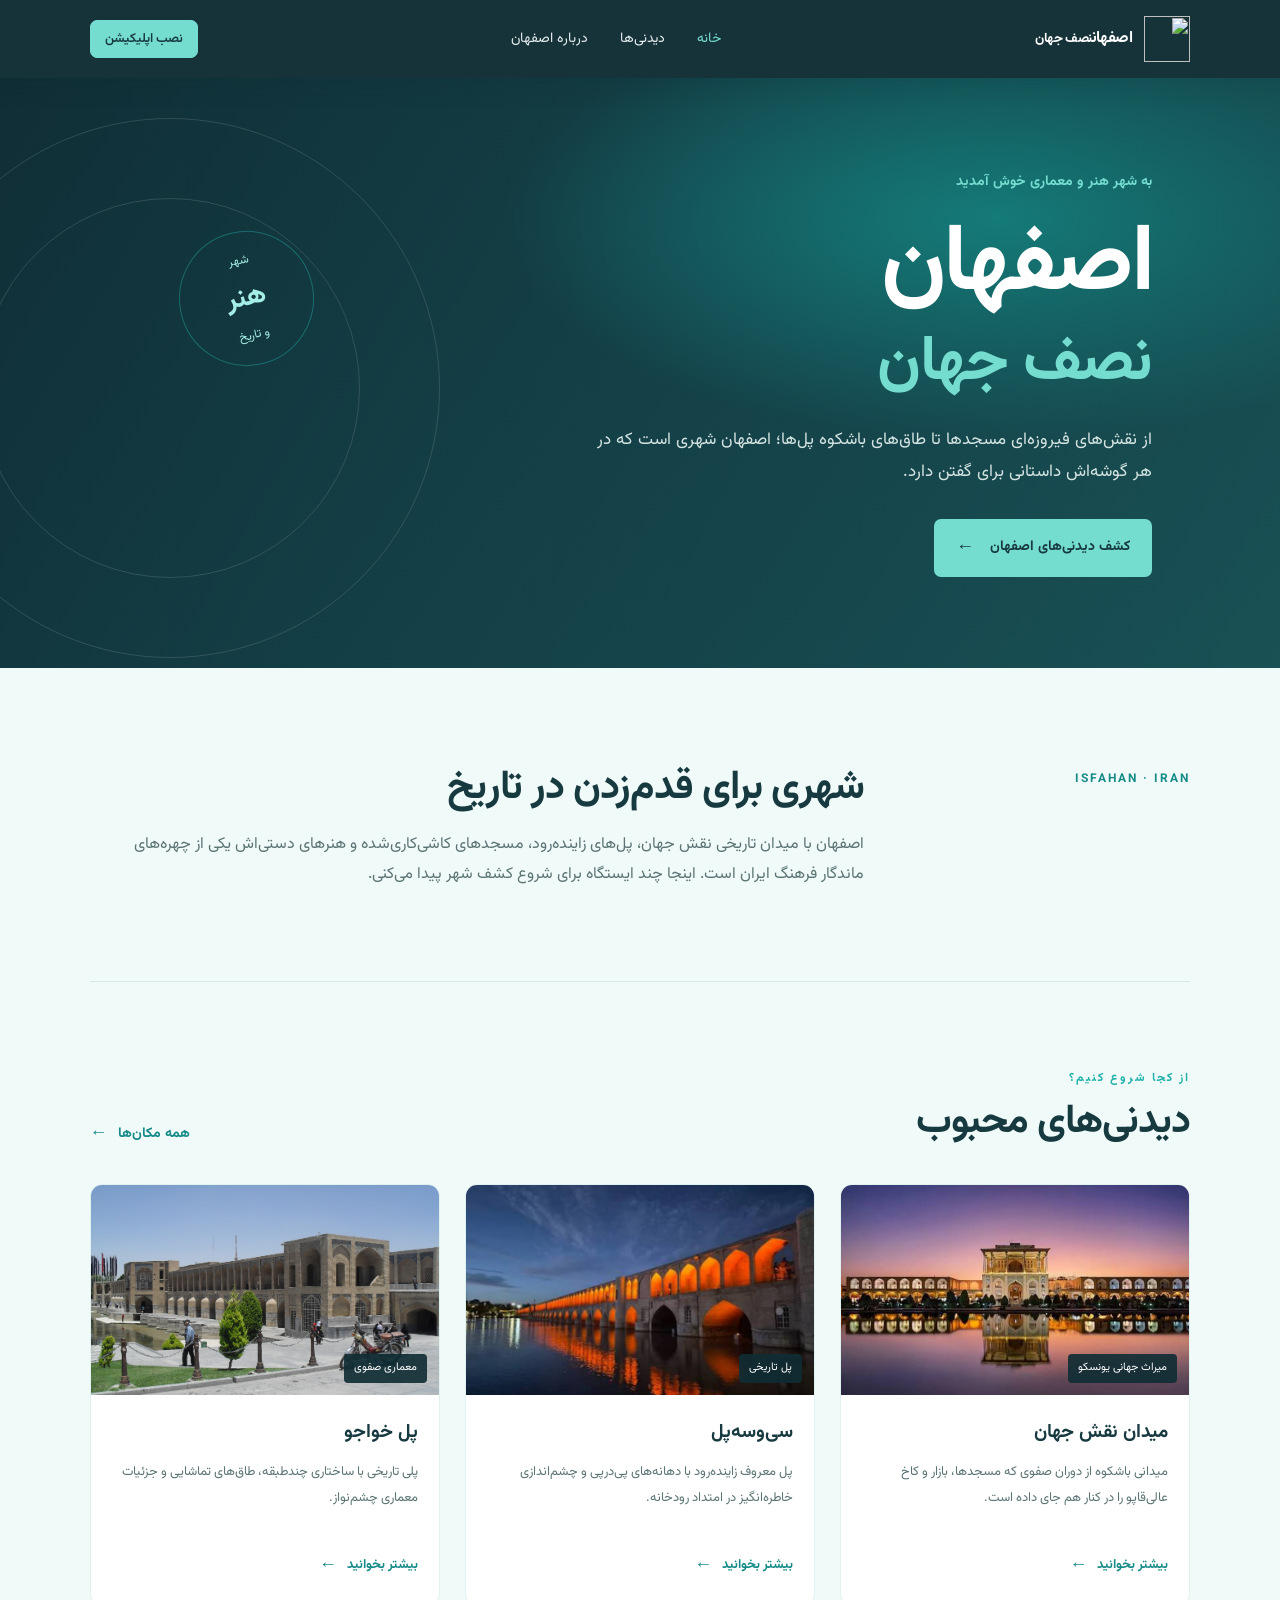
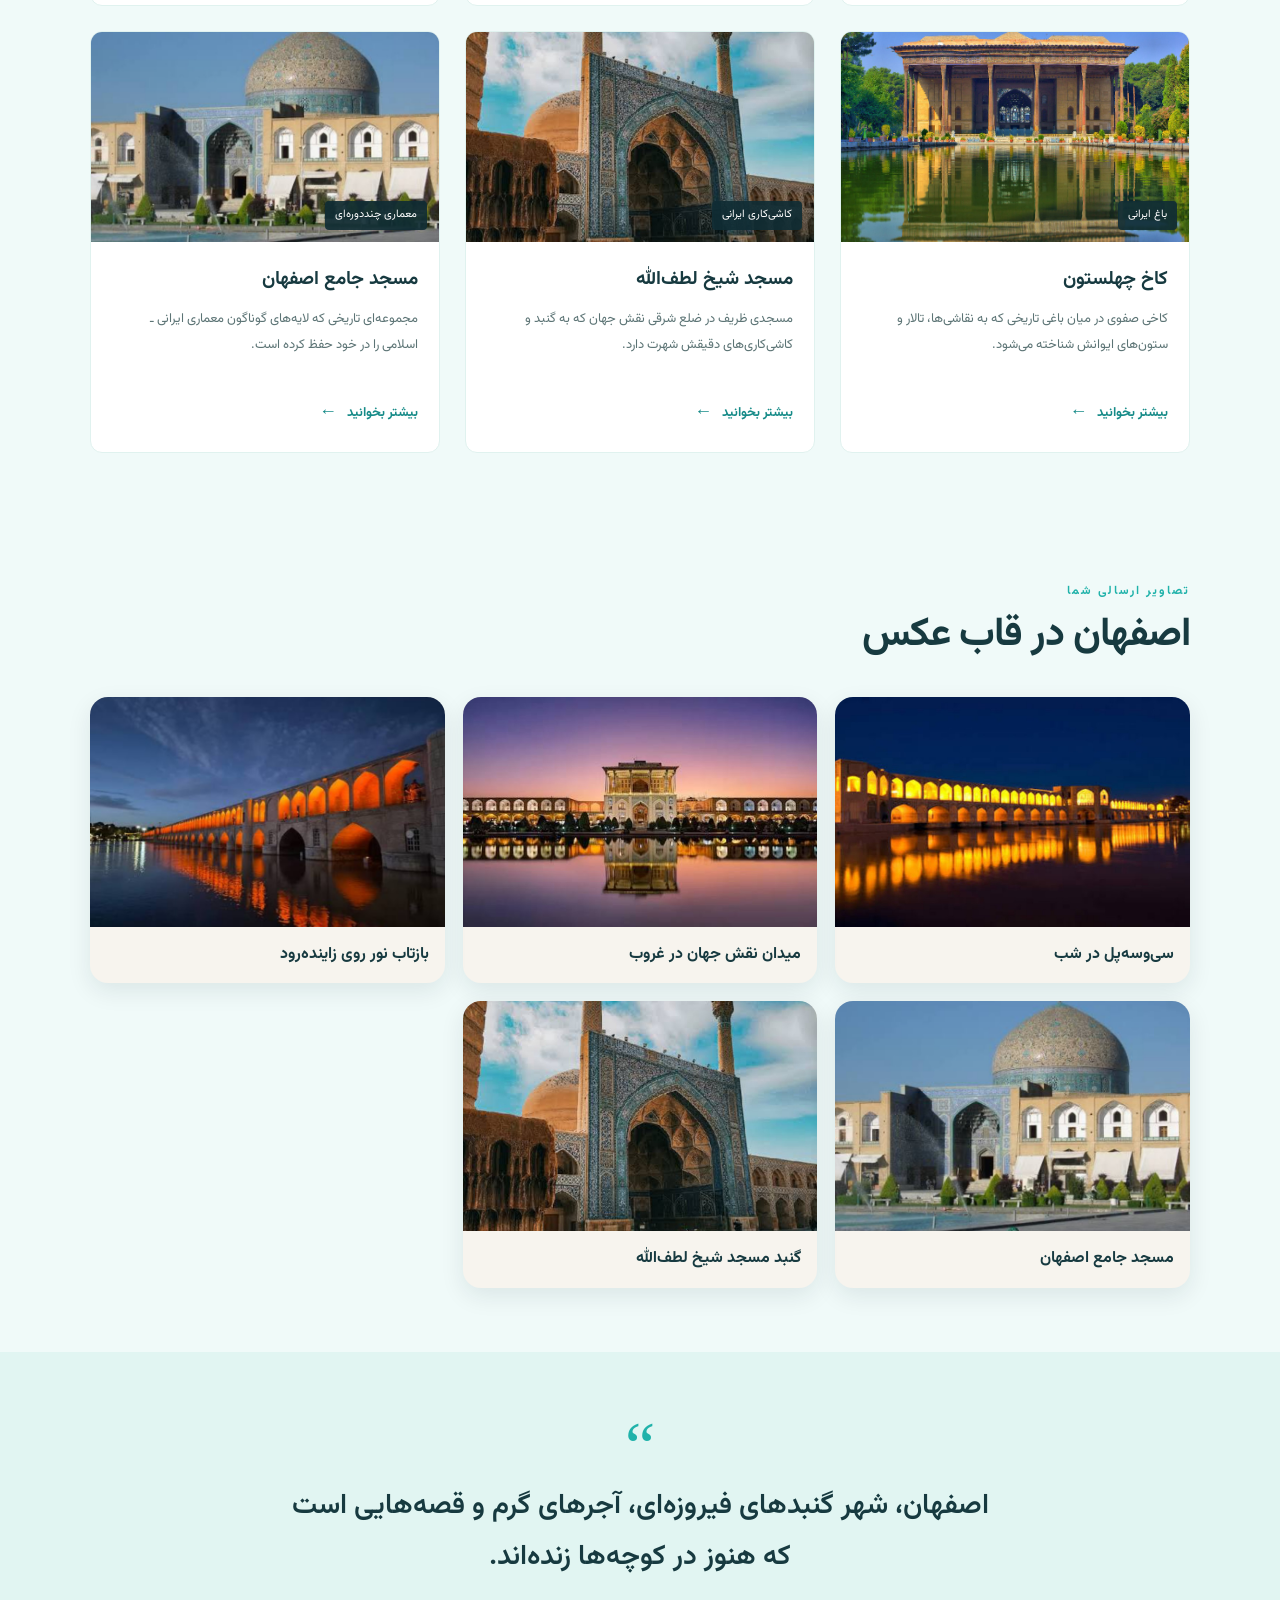
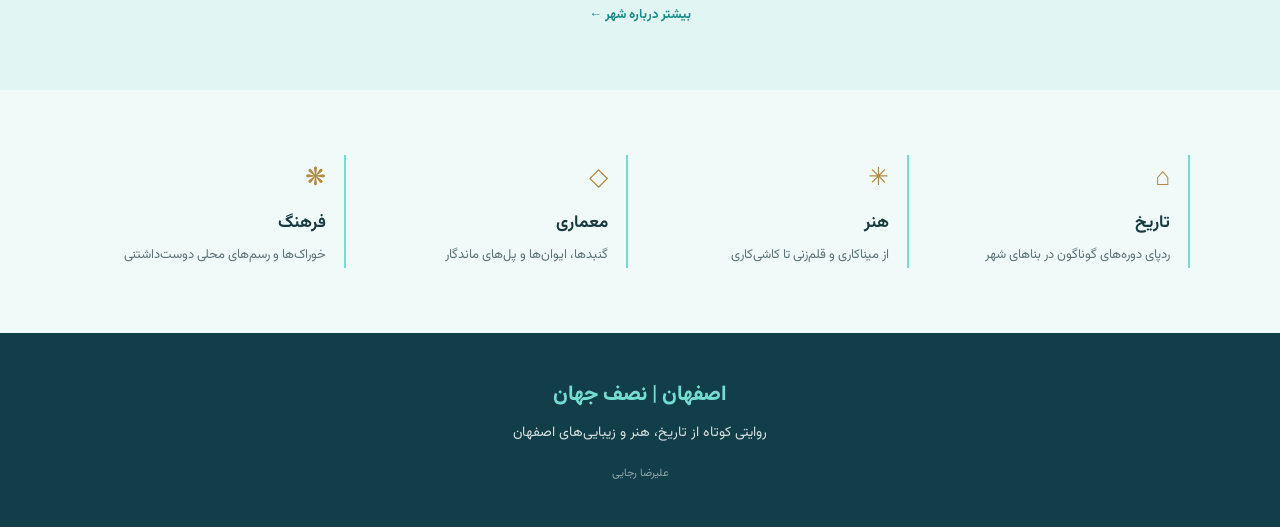
==== commit d1fea8f1: "Add Qaws-e Azar logo to site header" ====
--- a/index.html
+++ b/index.html
@@ -1,4 +1,4 @@
-<!doctype html><html lang="fa" dir="rtl"><head><link rel="manifest" href="manifest.webmanifest"><meta charset="utf-8"><meta name="viewport" content="width=device-width, initial-scale=1"><meta name="theme-color" content="#123b42"><link rel="stylesheet" href="style.css"><title>اصفهان | نصف جهان</title><meta name="description" content="آشنایی با جاهای دیدنی، تاریخ و معماری اصفهان؛ نصف جهان ایران."></head><body><header class="site-header"><a class="brand" href="index.html"><span class="brand-mark">اصفهان</span><span>نصف جهان</span></a><button class="menu-toggle" aria-label="باز کردن منو" aria-expanded="false">☰</button><nav class="main-nav"><a href="index.html">خانه</a><a href="places.html">دیدنی‌ها</a><a href="about.html">درباره اصفهان</a></nav><button class="install-app-btn" type="button">نصب اپلیکیشن</button></header><main><section class="hero" id="home"><div class="hero-shape shape-one"></div><div class="hero-shape shape-two"></div><div class="hero-content"><p class="eyebrow">به شهر هنر و معماری خوش آمدید</p><h1>اصفهان <span>نصف جهان</span></h1><p class="hero-description">از نقش‌های فیروزه‌ای مسجدها تا طاق‌های باشکوه پل‌ها؛ اصفهان شهری است که در هر گوشه‌اش داستانی برای گفتن دارد.</p><a class="button button-gold" href="places.html">کشف دیدنی‌های اصفهان <span>←</span></a></div><div class="hero-stamp"><span>شهر</span><strong>هنر</strong><span>و تاریخ</span></div></section><section class="intro section-wrap"><div class="intro-kicker">ISFAHAN · IRAN</div><div><h2>شهری برای قدم‌زدن در تاریخ</h2><p>اصفهان با میدان تاریخی نقش جهان، پل‌های زاینده‌رود، مسجدهای کاشی‌کاری‌شده و هنرهای دستی‌اش یکی از چهره‌های ماندگار فرهنگ ایران است. اینجا چند ایستگاه برای شروع کشف شهر پیدا می‌کنی.</p></div></section><section class="places-section section-wrap" id="places"><div class="section-heading"><div><p class="eyebrow">از کجا شروع کنیم؟</p><h2>دیدنی‌های محبوب</h2></div><a class="text-link" href="places.html">همه مکان‌ها <span>←</span></a></div><div class="place-grid"><article class="place-card"><a class="place-image" href="naqshe-jahan.html"><img src="images/naqshe-jahan-dusk.jpg" alt="میدان نقش جهان" loading="lazy"><span>میراث جهانی یونسکو</span></a><div class="place-card-body"><h3><a href="naqshe-jahan.html">میدان نقش جهان</a></h3><p>میدانی باشکوه از دوران صفوی که مسجدها، بازار و کاخ عالی‌قاپو را در کنار هم جای داده است.</p><a class="text-link" href="naqshe-jahan.html">بیشتر بخوانید <span>←</span></a></div></article><article class="place-card"><a class="place-image" href="se-o-se-pol.html"><img src="images/se-o-se-pol-night.jpg" alt="سی‌وسه‌پل" loading="lazy"><span>پل تاریخی</span></a><div class="place-card-body"><h3><a href="se-o-se-pol.html">سی‌وسه‌پل</a></h3><p>پل معروف زاینده‌رود با دهانه‌های پی‌درپی و چشم‌اندازی خاطره‌انگیز در امتداد رودخانه.</p><a class="text-link" href="se-o-se-pol.html">بیشتر بخوانید <span>←</span></a></div></article><article class="place-card"><a class="place-image" href="khajoo.html"><img src="images/khajoo.jpg" alt="پل خواجو" loading="lazy"><span>معماری صفوی</span></a><div class="place-card-body"><h3><a href="khajoo.html">پل خواجو</a></h3><p>پلی تاریخی با ساختاری چندطبقه، طاق‌های تماشایی و جزئیات معماری چشم‌نواز.</p><a class="text-link" href="khajoo.html">بیشتر بخوانید <span>←</span></a></div></article><article class="place-card"><a class="place-image" href="chehel-sotoun.html"><img src="images/chehel-sotoun.jpg" alt="کاخ چهلستون" loading="lazy"><span>باغ ایرانی</span></a><div class="place-card-body"><h3><a href="chehel-sotoun.html">کاخ چهلستون</a></h3><p>کاخی صفوی در میان باغی تاریخی که به نقاشی‌ها، تالار و ستون‌های ایوانش شناخته می‌شود.</p><a class="text-link" href="chehel-sotoun.html">بیشتر بخوانید <span>←</span></a></div></article><article class="place-card"><a class="place-image" href="sheikh-lotfollah.html"><img src="images/sheikh-lotfollah.jpg" alt="مسجد شیخ لطف‌الله" loading="lazy"><span>کاشی‌کاری ایرانی</span></a><div class="place-card-body"><h3><a href="sheikh-lotfollah.html">مسجد شیخ لطف‌الله</a></h3><p>مسجدی ظریف در ضلع شرقی نقش جهان که به گنبد و کاشی‌کاری‌های دقیقش شهرت دارد.</p><a class="text-link" href="sheikh-lotfollah.html">بیشتر بخوانید <span>←</span></a></div></article><article class="place-card"><a class="place-image" href="jame-mosque.html"><img src="images/jame-mosque.jpg" alt="مسجد جامع اصفهان" loading="lazy"><span>معماری چنددوره‌ای</span></a><div class="place-card-body"><h3><a href="jame-mosque.html">مسجد جامع اصفهان</a></h3><p>مجموعه‌ای تاریخی که لایه‌های گوناگون معماری ایرانی ـ اسلامی را در خود حفظ کرده است.</p><a class="text-link" href="jame-mosque.html">بیشتر بخوانید <span>←</span></a></div></article></div></section><section class="photo-gallery section-wrap"><div class="section-heading"><div><p class="eyebrow">تصاویر ارسالی شما</p><h2>اصفهان در قاب عکس</h2></div></div><div class="gallery-grid"><figure><img src="images/se-o-se-pol-evening.jpg" alt="سی‌وسه‌پل در شب با نورهای طلایی" loading="lazy"><figcaption>سی‌وسه‌پل در شب</figcaption></figure><figure><img src="images/naqshe-jahan-dusk.jpg" alt="میدان نقش جهان هنگام غروب" loading="lazy"><figcaption>میدان نقش جهان در غروب</figcaption></figure><figure><img src="images/se-o-se-pol-night.jpg" alt="بازتاب نورهای سی‌وسه‌پل روی آب" loading="lazy"><figcaption>بازتاب نور روی زاینده‌رود</figcaption></figure><figure><img src="images/jame-mosque.jpg" alt="ورودی مسجد جامع اصفهان" loading="lazy"><figcaption>مسجد جامع اصفهان</figcaption></figure><figure><img src="images/sheikh-lotfollah.jpg" alt="گنبد مسجد شیخ لطف‌الله" loading="lazy"><figcaption>گنبد مسجد شیخ لطف‌الله</figcaption></figure></div></section><section class="quote-band"><span class="quote-mark">“</span><p>اصفهان، شهر گنبدهای فیروزه‌ای، آجرهای گرم و قصه‌هایی است که هنوز در کوچه‌ها زنده‌اند.</p><a href="about.html">بیشتر درباره شهر <span>←</span></a></section><section class="mini-features section-wrap"><div><span>⌂</span><h3>تاریخ</h3><p>ردپای دوره‌های گوناگون در بناهای شهر</p></div><div><span>✳</span><h3>هنر</h3><p>از میناکاری و قلم‌زنی تا کاشی‌کاری</p></div><div><span>◇</span><h3>معماری</h3><p>گنبدها، ایوان‌ها و پل‌های ماندگار</p></div><div><span>❋</span><h3>فرهنگ</h3><p>خوراک‌ها و رسم‌های محلی دوست‌داشتنی</p></div></section></main><footer class="site-footer"><a class="footer-brand" href="index.html">اصفهان | نصف جهان</a><p>روایتی کوتاه از تاریخ، هنر و زیبایی‌های اصفهان</p><span>علیرضا رجایی</span></footer><script src="script.js"></script><script>
+<!doctype html><html lang="fa" dir="rtl"><head><link rel="manifest" href="manifest.webmanifest"><meta charset="utf-8"><meta name="viewport" content="width=device-width, initial-scale=1"><meta name="theme-color" content="#123b42"><link rel="stylesheet" href="style.css"><title>اصفهان | نصف جهان</title><meta name="description" content="آشنایی با جاهای دیدنی، تاریخ و معماری اصفهان؛ نصف جهان ایران."></head><body><header class="site-header"><a class="brand" href="index.html"><img class="brand-logo" src="icons/logo.svg" alt="" width="46" height="46"><span class="brand-copy"><strong>اصفهان</strong><small>نصف جهان</small></span></a><button class="menu-toggle" aria-label="باز کردن منو" aria-expanded="false">☰</button><nav class="main-nav"><a href="index.html">خانه</a><a href="places.html">دیدنی‌ها</a><a href="about.html">درباره اصفهان</a></nav><button class="install-app-btn" type="button">نصب اپلیکیشن</button></header><main><section class="hero" id="home"><div class="hero-shape shape-one"></div><div class="hero-shape shape-two"></div><div class="hero-content"><p class="eyebrow">به شهر هنر و معماری خوش آمدید</p><h1>اصفهان <span>نصف جهان</span></h1><p class="hero-description">از نقش‌های فیروزه‌ای مسجدها تا طاق‌های باشکوه پل‌ها؛ اصفهان شهری است که در هر گوشه‌اش داستانی برای گفتن دارد.</p><a class="button button-gold" href="places.html">کشف دیدنی‌های اصفهان <span>←</span></a></div><div class="hero-stamp"><span>شهر</span><strong>هنر</strong><span>و تاریخ</span></div></section><section class="intro section-wrap"><div class="intro-kicker">ISFAHAN · IRAN</div><div><h2>شهری برای قدم‌زدن در تاریخ</h2><p>اصفهان با میدان تاریخی نقش جهان، پل‌های زاینده‌رود، مسجدهای کاشی‌کاری‌شده و هنرهای دستی‌اش یکی از چهره‌های ماندگار فرهنگ ایران است. اینجا چند ایستگاه برای شروع کشف شهر پیدا می‌کنی.</p></div></section><section class="places-section section-wrap" id="places"><div class="section-heading"><div><p class="eyebrow">از کجا شروع کنیم؟</p><h2>دیدنی‌های محبوب</h2></div><a class="text-link" href="places.html">همه مکان‌ها <span>←</span></a></div><div class="place-grid"><article class="place-card"><a class="place-image" href="naqshe-jahan.html"><img src="images/naqshe-jahan-dusk.jpg" alt="میدان نقش جهان" loading="lazy"><span>میراث جهانی یونسکو</span></a><div class="place-card-body"><h3><a href="naqshe-jahan.html">میدان نقش جهان</a></h3><p>میدانی باشکوه از دوران صفوی که مسجدها، بازار و کاخ عالی‌قاپو را در کنار هم جای داده است.</p><a class="text-link" href="naqshe-jahan.html">بیشتر بخوانید <span>←</span></a></div></article><article class="place-card"><a class="place-image" href="se-o-se-pol.html"><img src="images/se-o-se-pol-night.jpg" alt="سی‌وسه‌پل" loading="lazy"><span>پل تاریخی</span></a><div class="place-card-body"><h3><a href="se-o-se-pol.html">سی‌وسه‌پل</a></h3><p>پل معروف زاینده‌رود با دهانه‌های پی‌درپی و چشم‌اندازی خاطره‌انگیز در امتداد رودخانه.</p><a class="text-link" href="se-o-se-pol.html">بیشتر بخوانید <span>←</span></a></div></article><article class="place-card"><a class="place-image" href="khajoo.html"><img src="images/khajoo.jpg" alt="پل خواجو" loading="lazy"><span>معماری صفوی</span></a><div class="place-card-body"><h3><a href="khajoo.html">پل خواجو</a></h3><p>پلی تاریخی با ساختاری چندطبقه، طاق‌های تماشایی و جزئیات معماری چشم‌نواز.</p><a class="text-link" href="khajoo.html">بیشتر بخوانید <span>←</span></a></div></article><article class="place-card"><a class="place-image" href="chehel-sotoun.html"><img src="images/chehel-sotoun.jpg" alt="کاخ چهلستون" loading="lazy"><span>باغ ایرانی</span></a><div class="place-card-body"><h3><a href="chehel-sotoun.html">کاخ چهلستون</a></h3><p>کاخی صفوی در میان باغی تاریخی که به نقاشی‌ها، تالار و ستون‌های ایوانش شناخته می‌شود.</p><a class="text-link" href="chehel-sotoun.html">بیشتر بخوانید <span>←</span></a></div></article><article class="place-card"><a class="place-image" href="sheikh-lotfollah.html"><img src="images/sheikh-lotfollah.jpg" alt="مسجد شیخ لطف‌الله" loading="lazy"><span>کاشی‌کاری ایرانی</span></a><div class="place-card-body"><h3><a href="sheikh-lotfollah.html">مسجد شیخ لطف‌الله</a></h3><p>مسجدی ظریف در ضلع شرقی نقش جهان که به گنبد و کاشی‌کاری‌های دقیقش شهرت دارد.</p><a class="text-link" href="sheikh-lotfollah.html">بیشتر بخوانید <span>←</span></a></div></article><article class="place-card"><a class="place-image" href="jame-mosque.html"><img src="images/jame-mosque.jpg" alt="مسجد جامع اصفهان" loading="lazy"><span>معماری چنددوره‌ای</span></a><div class="place-card-body"><h3><a href="jame-mosque.html">مسجد جامع اصفهان</a></h3><p>مجموعه‌ای تاریخی که لایه‌های گوناگون معماری ایرانی ـ اسلامی را در خود حفظ کرده است.</p><a class="text-link" href="jame-mosque.html">بیشتر بخوانید <span>←</span></a></div></article></div></section><section class="photo-gallery section-wrap"><div class="section-heading"><div><p class="eyebrow">تصاویر ارسالی شما</p><h2>اصفهان در قاب عکس</h2></div></div><div class="gallery-grid"><figure><img src="images/se-o-se-pol-evening.jpg" alt="سی‌وسه‌پل در شب با نورهای طلایی" loading="lazy"><figcaption>سی‌وسه‌پل در شب</figcaption></figure><figure><img src="images/naqshe-jahan-dusk.jpg" alt="میدان نقش جهان هنگام غروب" loading="lazy"><figcaption>میدان نقش جهان در غروب</figcaption></figure><figure><img src="images/se-o-se-pol-night.jpg" alt="بازتاب نورهای سی‌وسه‌پل روی آب" loading="lazy"><figcaption>بازتاب نور روی زاینده‌رود</figcaption></figure><figure><img src="images/jame-mosque.jpg" alt="ورودی مسجد جامع اصفهان" loading="lazy"><figcaption>مسجد جامع اصفهان</figcaption></figure><figure><img src="images/sheikh-lotfollah.jpg" alt="گنبد مسجد شیخ لطف‌الله" loading="lazy"><figcaption>گنبد مسجد شیخ لطف‌الله</figcaption></figure></div></section><section class="quote-band"><span class="quote-mark">“</span><p>اصفهان، شهر گنبدهای فیروزه‌ای، آجرهای گرم و قصه‌هایی است که هنوز در کوچه‌ها زنده‌اند.</p><a href="about.html">بیشتر درباره شهر <span>←</span></a></section><section class="mini-features section-wrap"><div><span>⌂</span><h3>تاریخ</h3><p>ردپای دوره‌های گوناگون در بناهای شهر</p></div><div><span>✳</span><h3>هنر</h3><p>از میناکاری و قلم‌زنی تا کاشی‌کاری</p></div><div><span>◇</span><h3>معماری</h3><p>گنبدها، ایوان‌ها و پل‌های ماندگار</p></div><div><span>❋</span><h3>فرهنگ</h3><p>خوراک‌ها و رسم‌های محلی دوست‌داشتنی</p></div></section></main><footer class="site-footer"><a class="footer-brand" href="index.html">اصفهان | نصف جهان</a><p>روایتی کوتاه از تاریخ، هنر و زیبایی‌های اصفهان</p><span>علیرضا رجایی</span></footer><script src="script.js"></script><script>
 if ("serviceWorker" in navigator) {
   window.addEventListener("load", () => {
     navigator.serviceWorker.register("./sw.js")
--- a/style.css
+++ b/style.css
@@ -25,3 +25,8 @@
 @media(max-width:760px){
   .install-app-btn{width:auto;margin:0;padding:7px 10px;font-size:12px}
 }
+
+/* Keep the install action visible and fitted in the header */
+.site-header{gap:10px}
+.install-app-btn{display:inline-flex!important;align-items:center;justify-content:center;flex:0 0 auto;visibility:visible;opacity:1}
+@media(max-width:650px){.site-header{gap:7px;padding-inline:12px}.brand{gap:6px}.brand-mark{font-size:17px}.install-app-btn{padding:6px 8px;font-size:11px}.menu-toggle{padding:5px 8px}}
